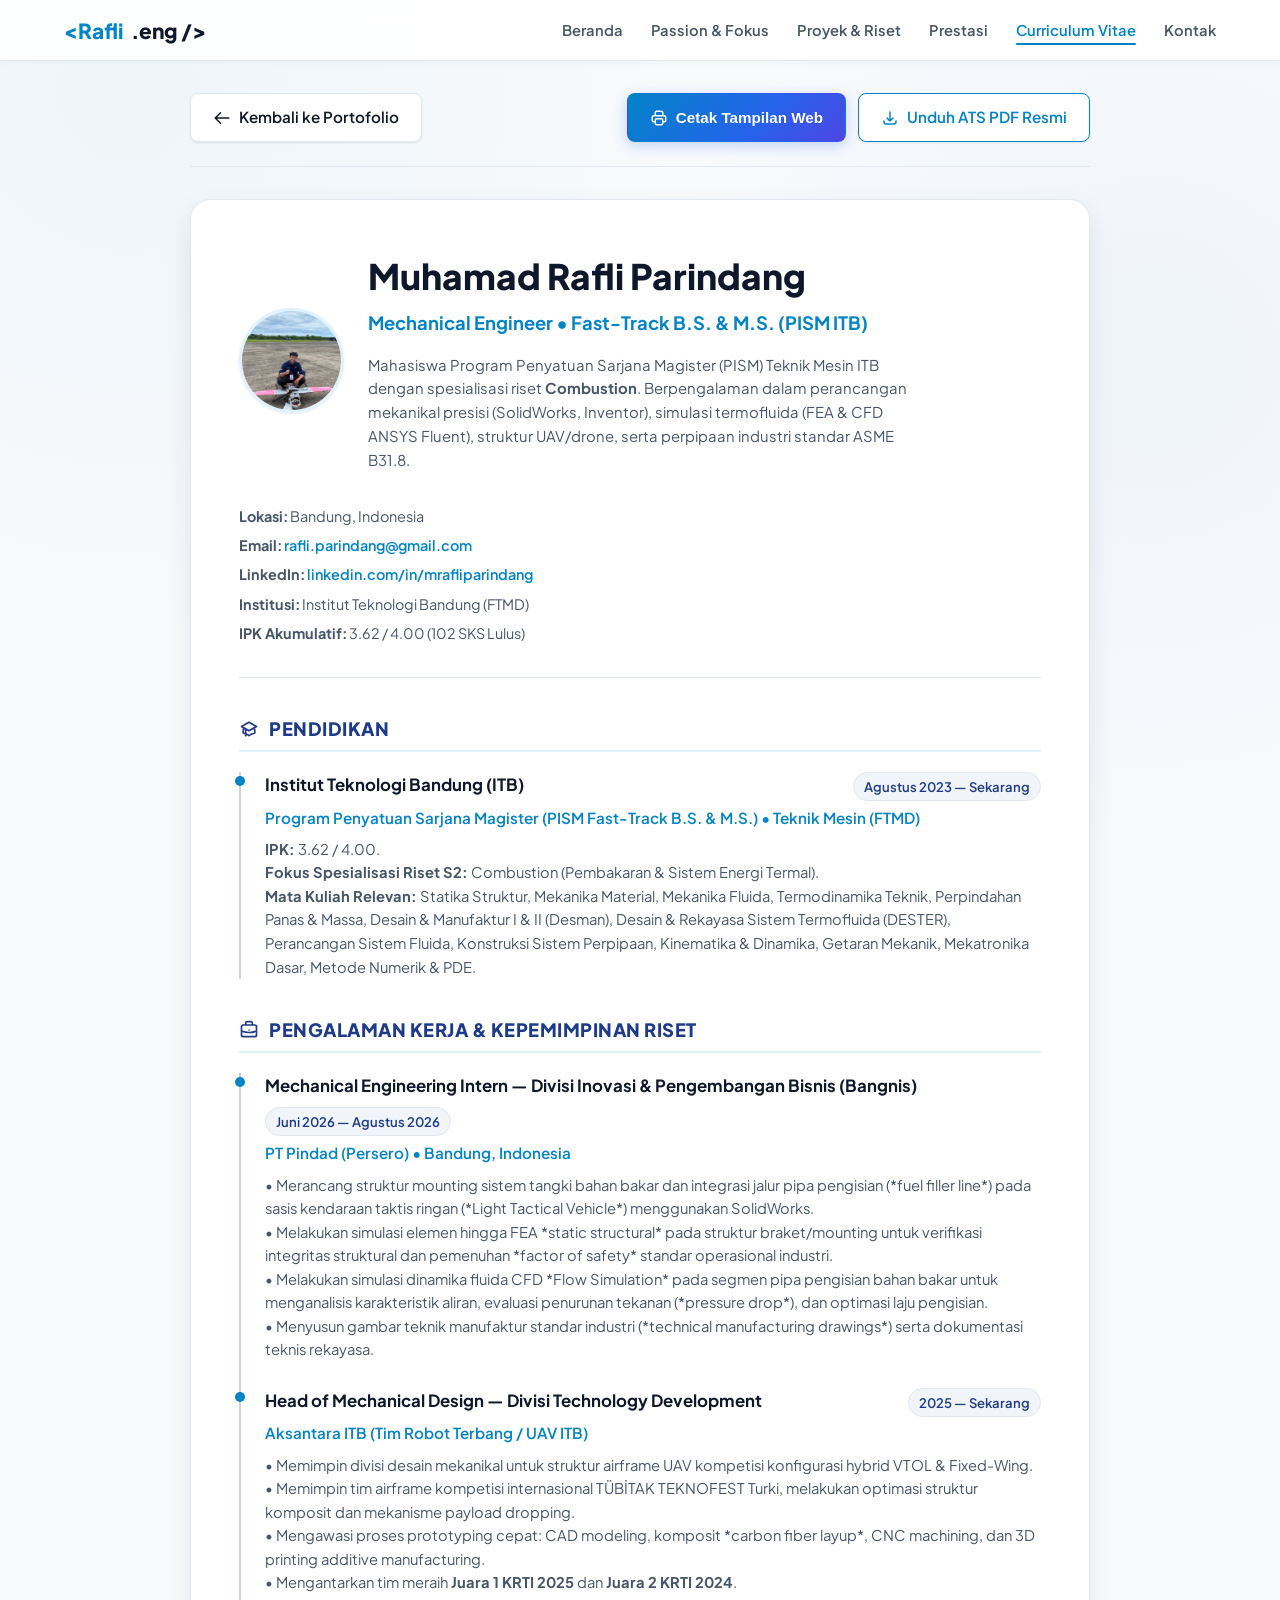
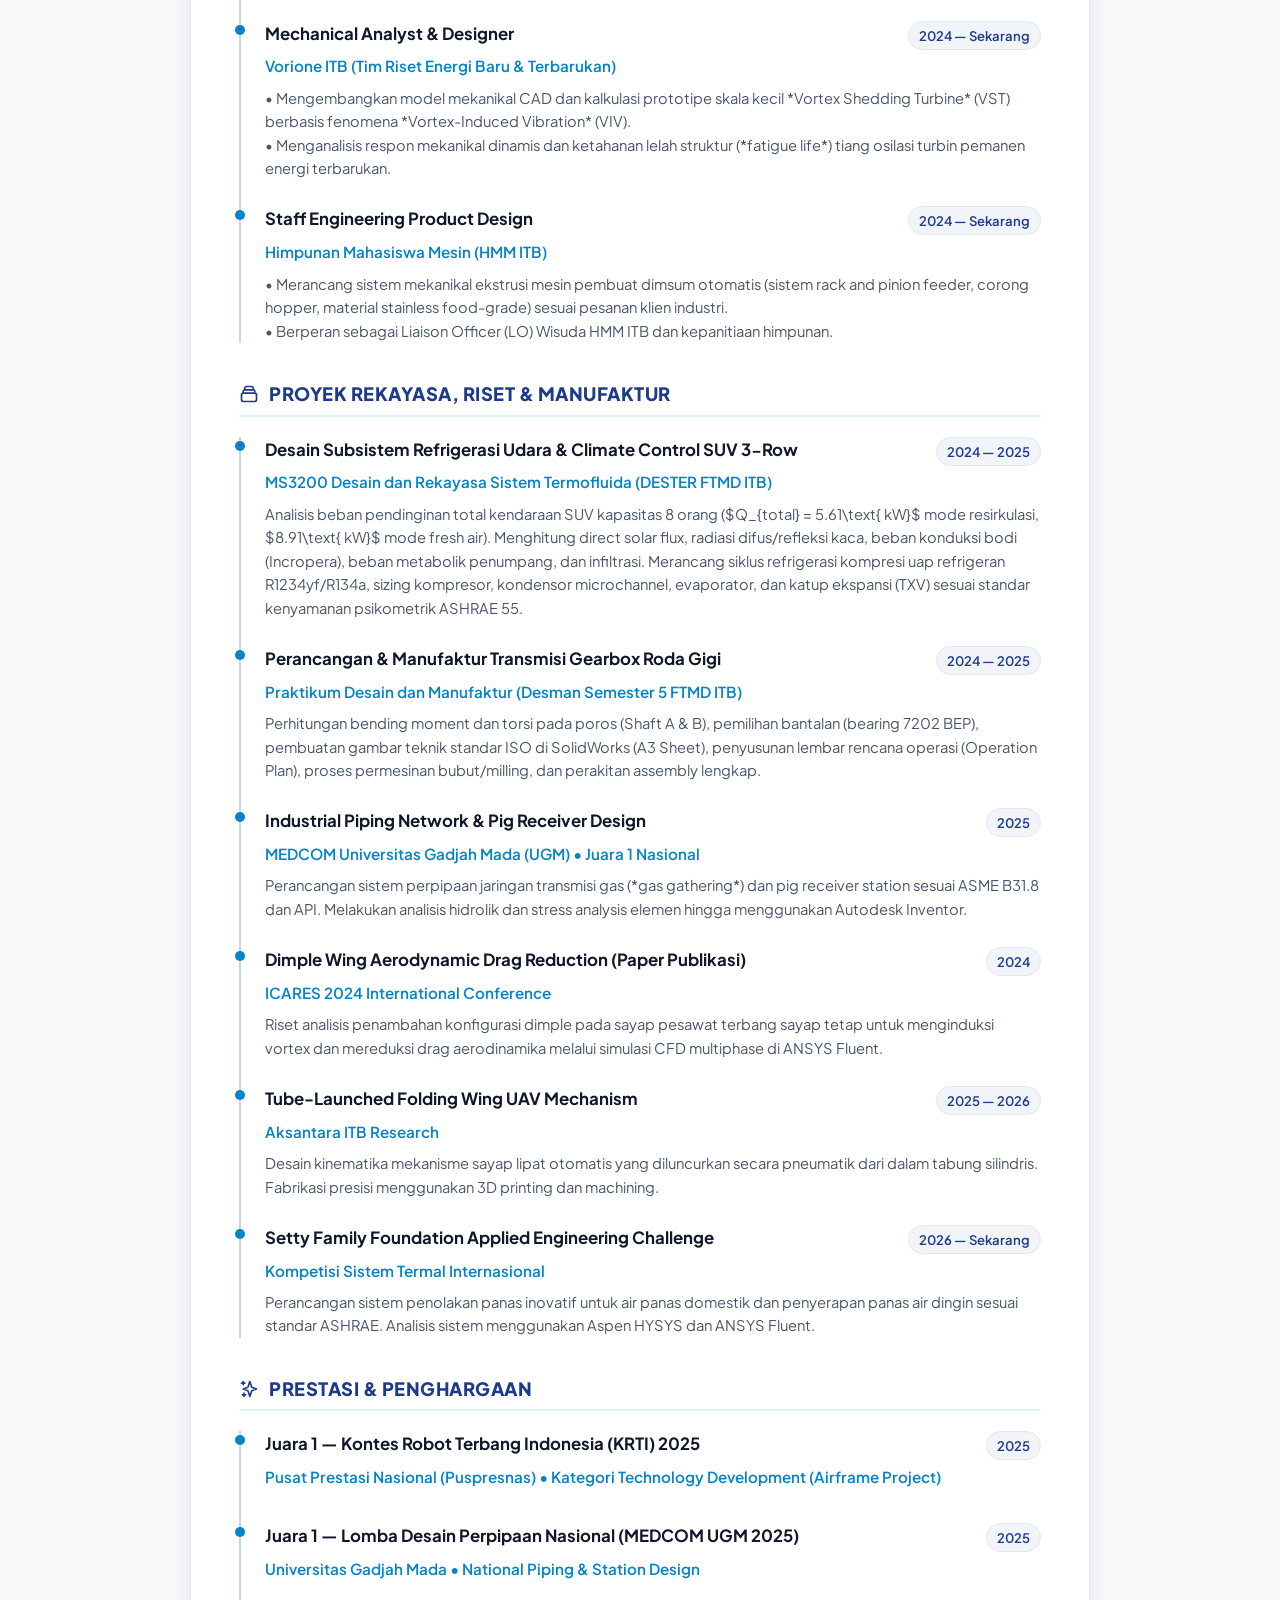
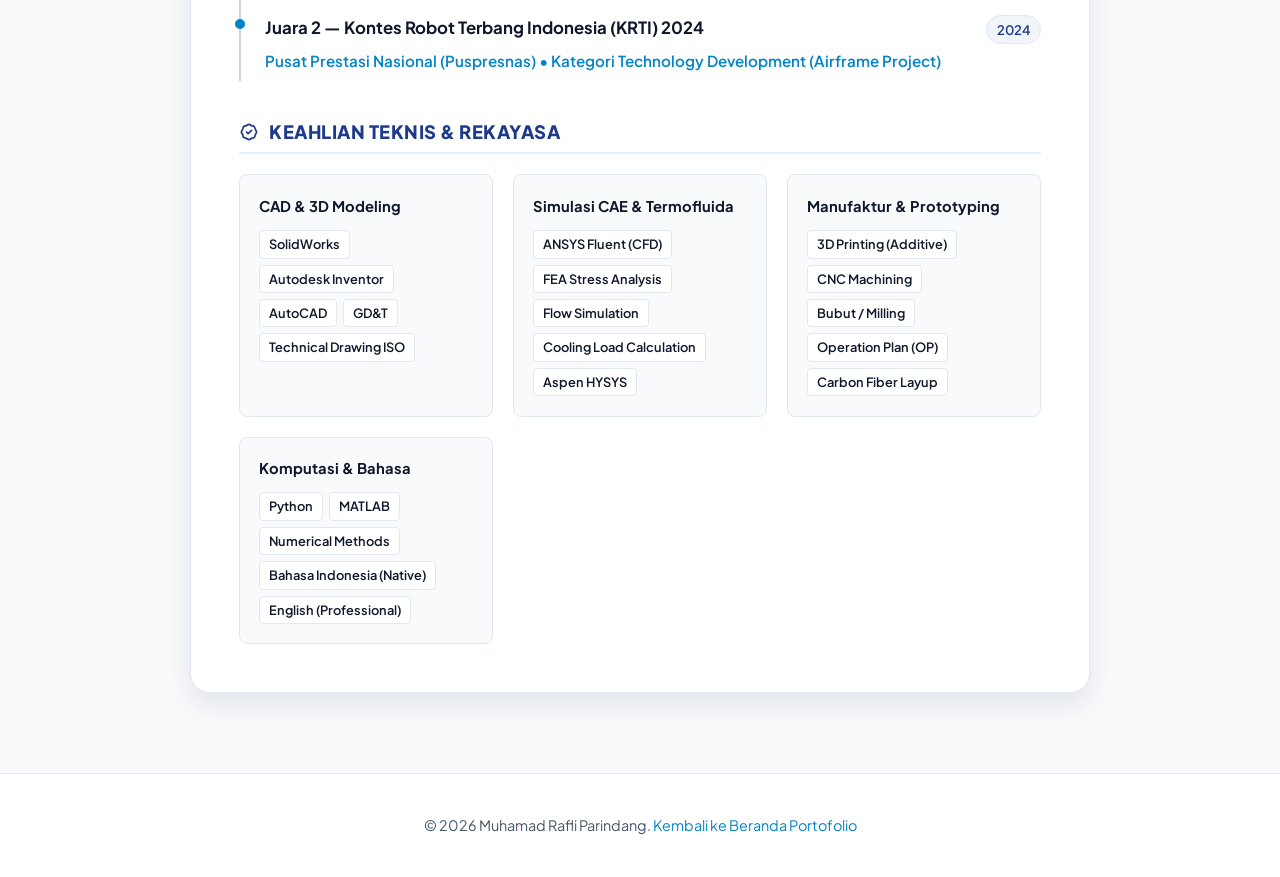
==== cv.html @ c332a277 "feat: portfolio and cv web" ====
<!DOCTYPE html>
<html lang="id">
<head>
  <meta charset="UTF-8">
  <meta name="viewport" content="width=device-width, initial-scale=1.0">
  <meta name="description" content="Curriculum Vitae Muhamad Rafli Parindang - Mechanical Engineer Fast-Track ITB">
  <title>Curriculum Vitae | Muhamad Rafli Parindang</title>
  <link rel="preconnect" href="https://fonts.googleapis.com">
  <link rel="preconnect" href="https://fonts.gstatic.com" crossorigin>
  <link href="https://fonts.googleapis.com/css2?family=Plus+Jakarta+Sans:wght@400;500;600;700;800;900&display=swap" rel="stylesheet">
  <link rel="stylesheet" href="assets/css/style.css">
</head>
<body>

  <!-- Navbar -->
  <header class="navbar">
    <div class="container nav-content">
      <a href="index.html" class="brand-logo">
        <span>&lt;Rafli</span>.eng /&gt;
      </a>

      <button class="mobile-toggle" aria-label="Toggle navigation">
        <svg width="24" height="24" fill="none" stroke="currentColor" stroke-width="2" viewBox="0 0 24 24">
          <path stroke-linecap="round" stroke-linejoin="round" d="M4 6h16M4 12h16M4 18h16"/>
        </svg>
      </button>

      <ul class="nav-links">
        <li><a href="index.html">Beranda</a></li>
        <li><a href="index.html#passion">Passion &amp; Fokus</a></li>
        <li><a href="index.html#portfolio">Proyek &amp; Riset</a></li>
        <li><a href="index.html#awards">Prestasi</a></li>
        <li><a href="cv.html" class="active">Curriculum Vitae</a></li>
        <li><a href="index.html#contact">Kontak</a></li>
      </ul>
    </div>
  </header>

  <main class="container cv-container">
    <!-- Top Action Bar -->
    <div class="cv-header-bar">
      <div>
        <a href="index.html" class="btn btn-secondary">
          <svg width="18" height="18" fill="none" stroke="currentColor" stroke-width="2" viewBox="0 0 24 24">
            <path stroke-linecap="round" stroke-linejoin="round" d="M10 19l-7-7m0 0l7-7m-7 7h18"/>
          </svg>
          Kembali ke Portofolio
        </a>
      </div>
      <div style="display: flex; gap: 0.75rem; flex-wrap: wrap;">
        <button id="btnPrintCV" class="btn btn-primary">
          <svg width="18" height="18" fill="none" stroke="currentColor" stroke-width="2" viewBox="0 0 24 24">
            <path stroke-linecap="round" stroke-linejoin="round" d="M17 17h2a2 2 0 002-2v-4a2 2 0 00-2-2H5a2 2 0 00-2 2v4a2 2 0 002 2h2m2 4h6a2 2 0 002-2v-4a2 2 0 00-2-2H9a2 2 0 00-2 2v4a2 2 0 002 2zm8-12V5a2 2 0 00-2-2H9a2 2 0 00-2 2v4h10z"/>
          </svg>
          Cetak Tampilan Web
        </button>
        <a href="assets/docs/CV_Muhamad_Rafli_Parindang_ATS.pdf" download class="btn btn-secondary" style="border-color: var(--accent-blue); color: var(--accent-blue);">
          <svg width="18" height="18" fill="none" stroke="currentColor" stroke-width="2" viewBox="0 0 24 24">
            <path stroke-linecap="round" stroke-linejoin="round" d="M4 16v1a3 3 0 003 3h10a3 3 0 003-3v-1m-4-4l-4 4m0 0l-4-4m4 4V4"/>
          </svg>
          Unduh ATS PDF Resmi
        </a>
      </div>
    </div>

    <!-- CV Paper Container -->
    <article class="cv-paper">
      <!-- CV Header -->
      <header class="cv-hero-section">
        <div style="display: flex; gap: 1.5rem; align-items: center; flex-wrap: wrap;">
          <img src="assets/img/profile.jpg" alt="Muhamad Rafli Parindang" style="width: 105px; height: 105px; border-radius: 50%; object-fit: cover; border: 3px solid var(--accent-subtle); box-shadow: var(--shadow-sm);">
          <div class="cv-profile">
            <h1>Muhamad Rafli Parindang</h1>
            <div class="cv-role">Mechanical Engineer &bull; Fast-Track B.S. &amp; M.S. (PISM ITB)</div>
            <p style="color: var(--text-muted); max-width: 540px; font-size: 0.93rem;">
              Mahasiswa Program Penyatuan Sarjana Magister (PISM) Teknik Mesin ITB dengan spesialisasi riset <strong>Combustion</strong>. Berpengalaman dalam perancangan mekanikal presisi (SolidWorks, Inventor), simulasi termofluida (FEA &amp; CFD ANSYS Fluent), struktur UAV/drone, serta perpipaan industri standar ASME B31.8.
            </p>
          </div>
        </div>

        <ul class="cv-contact-list">
          <li><strong>Lokasi:</strong> Bandung, Indonesia</li>
          <li><strong>Email:</strong> <a href="mailto:rafli.parindang@gmail.com">rafli.parindang@gmail.com</a></li>
          <li><strong>LinkedIn:</strong> <a href="https://www.linkedin.com/in/mrafliparindang/" target="_blank" rel="noopener">linkedin.com/in/mrafliparindang</a></li>
          <li><strong>Institusi:</strong> Institut Teknologi Bandung (FTMD)</li>
          <li><strong>IPK Akumulatif:</strong> 3.62 / 4.00 (102 SKS Lulus)</li>
        </ul>
      </header>

      <!-- Pendidikan -->
      <section class="cv-section">
        <h2 class="cv-section-title">
          <svg width="20" height="20" fill="none" stroke="currentColor" stroke-width="2" viewBox="0 0 24 24">
            <path stroke-linecap="round" stroke-linejoin="round" d="M12 14l9-5-9-5-9 5 9 5zm0 0l6.16-3.422a12.083 12.083 0 01.665 6.479A11.952 11.952 0 0012 20.055a11.952 11.952 0 00-6.824-2.998 12.078 12.078 0 01.665-6.479L12 14zm-4 6v-7.5"/>
          </svg>
          Pendidikan
        </h2>

        <div class="cv-timeline">
          <div class="timeline-item">
            <div class="timeline-header">
              <span class="timeline-role">Institut Teknologi Bandung (ITB)</span>
              <span class="timeline-date">Agustus 2023 &mdash; Sekarang</span>
            </div>
            <div class="timeline-company">Program Penyatuan Sarjana Magister (PISM Fast-Track B.S. &amp; M.S.) &bull; Teknik Mesin (FTMD)</div>
            <p class="timeline-desc">
              <strong>IPK:</strong> 3.62 / 4.00.<br>
              <strong>Fokus Spesialisasi Riset S2:</strong> Combustion (Pembakaran &amp; Sistem Energi Termal).<br>
              <strong>Mata Kuliah Relevan:</strong> Statika Struktur, Mekanika Material, Mekanika Fluida, Termodinamika Teknik, Perpindahan Panas &amp; Massa, Desain &amp; Manufaktur I &amp; II (Desman), Desain &amp; Rekayasa Sistem Termofluida (DESTER), Perancangan Sistem Fluida, Konstruksi Sistem Perpipaan, Kinematika &amp; Dinamika, Getaran Mekanik, Mekatronika Dasar, Metode Numerik &amp; PDE.
            </p>
          </div>
        </div>
      </section>

      <!-- Pengalaman Kerja & Organisasi -->
      <section class="cv-section">
        <h2 class="cv-section-title">
          <svg width="20" height="20" fill="none" stroke="currentColor" stroke-width="2" viewBox="0 0 24 24">
            <path stroke-linecap="round" stroke-linejoin="round" d="M21 13.255A23.931 23.931 0 0112 15c-3.183 0-6.22-.62-9-1.745M16 6V4a2 2 0 00-2-2h-4a2 2 0 00-2 2v2m4 6h.01M5 20h14a2 2 0 002-2V8a2 2 0 00-2-2H5a2 2 0 00-2 2v10a2 2 0 002 2z"/>
          </svg>
          Pengalaman Kerja &amp; Kepemimpinan Riset
        </h2>

        <div class="cv-timeline">
          <!-- PT Pindad -->
          <div class="timeline-item">
            <div class="timeline-header">
              <span class="timeline-role">Mechanical Engineering Intern &mdash; Divisi Inovasi &amp; Pengembangan Bisnis (Bangnis)</span>
              <span class="timeline-date">Juni 2026 &mdash; Agustus 2026</span>
            </div>
            <div class="timeline-company">PT Pindad (Persero) &bull; Bandung, Indonesia</div>
            <p class="timeline-desc">
              &bull; Merancang struktur mounting sistem tangki bahan bakar dan integrasi jalur pipa pengisian (*fuel filler line*) pada sasis kendaraan taktis ringan (*Light Tactical Vehicle*) menggunakan SolidWorks.<br>
              &bull; Melakukan simulasi elemen hingga FEA *static structural* pada struktur braket/mounting untuk verifikasi integritas struktural dan pemenuhan *factor of safety* standar operasional industri.<br>
              &bull; Melakukan simulasi dinamika fluida CFD *Flow Simulation* pada segmen pipa pengisian bahan bakar untuk menganalisis karakteristik aliran, evaluasi penurunan tekanan (*pressure drop*), dan optimasi laju pengisian.<br>
              &bull; Menyusun gambar teknik manufaktur standar industri (*technical manufacturing drawings*) serta dokumentasi teknis rekayasa.
            </p>
          </div>

          <!-- Aksantara ITB -->
          <div class="timeline-item">
            <div class="timeline-header">
              <span class="timeline-role">Head of Mechanical Design &mdash; Divisi Technology Development</span>
              <span class="timeline-date">2025 &mdash; Sekarang</span>
            </div>
            <div class="timeline-company">Aksantara ITB (Tim Robot Terbang / UAV ITB)</div>
            <p class="timeline-desc">
              &bull; Memimpin divisi desain mekanikal untuk struktur airframe UAV kompetisi konfigurasi hybrid VTOL &amp; Fixed-Wing.<br>
              &bull; Memimpin tim airframe kompetisi internasional TÜBİTAK TEKNOFEST Turki, melakukan optimasi struktur komposit dan mekanisme payload dropping.<br>
              &bull; Mengawasi proses prototyping cepat: CAD modeling, komposit *carbon fiber layup*, CNC machining, dan 3D printing additive manufacturing.<br>
              &bull; Mengantarkan tim meraih <strong>Juara 1 KRTI 2025</strong> dan <strong>Juara 2 KRTI 2024</strong>.
            </p>
          </div>

          <!-- Vorione ITB -->
          <div class="timeline-item">
            <div class="timeline-header">
              <span class="timeline-role">Mechanical Analyst &amp; Designer</span>
              <span class="timeline-date">2024 &mdash; Sekarang</span>
            </div>
            <div class="timeline-company">Vorione ITB (Tim Riset Energi Baru &amp; Terbarukan)</div>
            <p class="timeline-desc">
              &bull; Mengembangkan model mekanikal CAD dan kalkulasi prototipe skala kecil *Vortex Shedding Turbine* (VST) berbasis fenomena *Vortex-Induced Vibration* (VIV).<br>
              &bull; Menganalisis respon mekanikal dinamis dan ketahanan lelah struktur (*fatigue life*) tiang osilasi turbin pemanen energi terbarukan.
            </p>
          </div>

          <!-- HMM ITB -->
          <div class="timeline-item">
            <div class="timeline-header">
              <span class="timeline-role">Staff Engineering Product Design</span>
              <span class="timeline-date">2024 &mdash; Sekarang</span>
            </div>
            <div class="timeline-company">Himpunan Mahasiswa Mesin (HMM ITB)</div>
            <p class="timeline-desc">
              &bull; Merancang sistem mekanikal ekstrusi mesin pembuat dimsum otomatis (sistem rack and pinion feeder, corong hopper, material stainless food-grade) sesuai pesanan klien industri.<br>
              &bull; Berperan sebagai Liaison Officer (LO) Wisuda HMM ITB dan kepanitiaan himpunan.
            </p>
          </div>
        </div>
      </section>

      <!-- Proyek & Publikasi Riset -->
      <section class="cv-section">
        <h2 class="cv-section-title">
          <svg width="20" height="20" fill="none" stroke="currentColor" stroke-width="2" viewBox="0 0 24 24">
            <path stroke-linecap="round" stroke-linejoin="round" d="M19 11H5m14 0a2 2 0 012 2v6a2 2 0 01-2 2H5a2 2 0 01-2-2v-6a2 2 0 012-2m14 0V9a2 2 0 00-2-2M5 11V9a2 2 0 012-2m0 0V5a2 2 0 012-2h6a2 2 0 012 2v2M7 7h10"/>
          </svg>
          Proyek Rekayasa, Riset &amp; Manufaktur
        </h2>

        <div class="cv-timeline">
          <!-- DESTER MS3200 -->
          <div class="timeline-item">
            <div class="timeline-header">
              <span class="timeline-role">Desain Subsistem Refrigerasi Udara &amp; Climate Control SUV 3-Row</span>
              <span class="timeline-date">2024 &mdash; 2025</span>
            </div>
            <div class="timeline-company">MS3200 Desain dan Rekayasa Sistem Termofluida (DESTER FTMD ITB)</div>
            <p class="timeline-desc">
              Analisis beban pendinginan total kendaraan SUV kapasitas 8 orang ($Q_{total} = 5.61\text{ kW}$ mode resirkulasi, $8.91\text{ kW}$ mode fresh air). Menghitung direct solar flux, radiasi difus/refleksi kaca, beban konduksi bodi (Incropera), beban metabolik penumpang, dan infiltrasi. Merancang siklus refrigerasi kompresi uap refrigeran R1234yf/R134a, sizing kompresor, kondensor microchannel, evaporator, dan katup ekspansi (TXV) sesuai standar kenyamanan psikometrik ASHRAE 55.
            </p>
          </div>

          <!-- Desman Gearbox -->
          <div class="timeline-item">
            <div class="timeline-header">
              <span class="timeline-role">Perancangan &amp; Manufaktur Transmisi Gearbox Roda Gigi</span>
              <span class="timeline-date">2024 &mdash; 2025</span>
            </div>
            <div class="timeline-company">Praktikum Desain dan Manufaktur (Desman Semester 5 FTMD ITB)</div>
            <p class="timeline-desc">
              Perhitungan bending moment dan torsi pada poros (Shaft A &amp; B), pemilihan bantalan (bearing 7202 BEP), pembuatan gambar teknik standar ISO di SolidWorks (A3 Sheet), penyusunan lembar rencana operasi (Operation Plan), proses permesinan bubut/milling, dan perakitan assembly lengkap.
            </p>
          </div>

          <!-- MEDCOM -->
          <div class="timeline-item">
            <div class="timeline-header">
              <span class="timeline-role">Industrial Piping Network &amp; Pig Receiver Design</span>
              <span class="timeline-date">2025</span>
            </div>
            <div class="timeline-company">MEDCOM Universitas Gadjah Mada (UGM) &bull; Juara 1 Nasional</div>
            <p class="timeline-desc">
              Perancangan sistem perpipaan jaringan transmisi gas (*gas gathering*) dan pig receiver station sesuai ASME B31.8 dan API. Melakukan analisis hidrolik dan stress analysis elemen hingga menggunakan Autodesk Inventor.
            </p>
          </div>

          <!-- ICARES -->
          <div class="timeline-item">
            <div class="timeline-header">
              <span class="timeline-role">Dimple Wing Aerodynamic Drag Reduction (Paper Publikasi)</span>
              <span class="timeline-date">2024</span>
            </div>
            <div class="timeline-company">ICARES 2024 International Conference</div>
            <p class="timeline-desc">
              Riset analisis penambahan konfigurasi dimple pada sayap pesawat terbang sayap tetap untuk menginduksi vortex dan mereduksi drag aerodinamika melalui simulasi CFD multiphase di ANSYS Fluent.
            </p>
          </div>

          <!-- Folding Wing UAV -->
          <div class="timeline-item">
            <div class="timeline-header">
              <span class="timeline-role">Tube-Launched Folding Wing UAV Mechanism</span>
              <span class="timeline-date">2025 &mdash; 2026</span>
            </div>
            <div class="timeline-company">Aksantara ITB Research</div>
            <p class="timeline-desc">
              Desain kinematika mekanisme sayap lipat otomatis yang diluncurkan secara pneumatik dari dalam tabung silindris. Fabrikasi presisi menggunakan 3D printing dan machining.
            </p>
          </div>

          <!-- Setty Family -->
          <div class="timeline-item">
            <div class="timeline-header">
              <span class="timeline-role">Setty Family Foundation Applied Engineering Challenge</span>
              <span class="timeline-date">2026 &mdash; Sekarang</span>
            </div>
            <div class="timeline-company">Kompetisi Sistem Termal Internasional</div>
            <p class="timeline-desc">
              Perancangan sistem penolakan panas inovatif untuk air panas domestik dan penyerapan panas air dingin sesuai standar ASHRAE. Analisis sistem menggunakan Aspen HYSYS dan ANSYS Fluent.
            </p>
          </div>
        </div>
      </section>

      <!-- Prestasi & Penghargaan -->
      <section class="cv-section">
        <h2 class="cv-section-title">
          <svg width="20" height="20" fill="none" stroke="currentColor" stroke-width="2" viewBox="0 0 24 24">
            <path stroke-linecap="round" stroke-linejoin="round" d="M5 3v4M3 5h4M6 17v4m-2-2h4m5-16l2.286 6.857L21 12l-5.714 2.143L13 21l-2.286-6.857L5 12l5.714-2.143L13 3z"/>
          </svg>
          Prestasi &amp; Penghargaan
        </h2>

        <div class="cv-timeline">
          <div class="timeline-item">
            <div class="timeline-header">
              <span class="timeline-role">Juara 1 &mdash; Kontes Robot Terbang Indonesia (KRTI) 2025</span>
              <span class="timeline-date">2025</span>
            </div>
            <div class="timeline-company">Pusat Prestasi Nasional (Puspresnas) &bull; Kategori Technology Development (Airframe Project)</div>
          </div>

          <div class="timeline-item">
            <div class="timeline-header">
              <span class="timeline-role">Juara 1 &mdash; Lomba Desain Perpipaan Nasional (MEDCOM UGM 2025)</span>
              <span class="timeline-date">2025</span>
            </div>
            <div class="timeline-company">Universitas Gadjah Mada &bull; National Piping &amp; Station Design</div>
          </div>

          <div class="timeline-item">
            <div class="timeline-header">
              <span class="timeline-role">Juara 2 &mdash; Kontes Robot Terbang Indonesia (KRTI) 2024</span>
              <span class="timeline-date">2024</span>
            </div>
            <div class="timeline-company">Pusat Prestasi Nasional (Puspresnas) &bull; Kategori Technology Development (Airframe Project)</div>
          </div>
        </div>
      </section>

      <!-- Keahlian Teknis (Technical Skills) -->
      <section class="cv-section">
        <h2 class="cv-section-title">
          <svg width="20" height="20" fill="none" stroke="currentColor" stroke-width="2" viewBox="0 0 24 24">
            <path stroke-linecap="round" stroke-linejoin="round" d="M9 12l2 2 4-4M7.835 4.697a3.42 3.42 0 001.946-.806 3.42 3.42 0 014.438 0 3.42 3.42 0 001.946.806 3.42 3.42 0 013.138 3.138 3.42 3.42 0 00.806 1.946 3.42 3.42 0 010 4.438 3.42 3.42 0 00-.806 1.946 3.42 3.42 0 01-3.138 3.138 3.42 3.42 0 00-1.946.806 3.42 3.42 0 01-4.438 0 3.42 3.42 0 00-1.946-.806 3.42 3.42 0 01-3.138-3.138 3.42 3.42 0 00-.806-1.946 3.42 3.42 0 010-4.438 3.42 3.42 0 00.806-1.946 3.42 3.42 0 013.138-3.138z"/>
          </svg>
          Keahlian Teknis &amp; Rekayasa
        </h2>

        <div class="cv-skills-grid">
          <div class="skill-category">
            <h4>CAD &amp; 3D Modeling</h4>
            <div class="skill-pills">
              <span class="skill-pill">SolidWorks</span>
              <span class="skill-pill">Autodesk Inventor</span>
              <span class="skill-pill">AutoCAD</span>
              <span class="skill-pill">GD&amp;T</span>
              <span class="skill-pill">Technical Drawing ISO</span>
            </div>
          </div>

          <div class="skill-category">
            <h4>Simulasi CAE &amp; Termofluida</h4>
            <div class="skill-pills">
              <span class="skill-pill">ANSYS Fluent (CFD)</span>
              <span class="skill-pill">FEA Stress Analysis</span>
              <span class="skill-pill">Flow Simulation</span>
              <span class="skill-pill">Cooling Load Calculation</span>
              <span class="skill-pill">Aspen HYSYS</span>
            </div>
          </div>

          <div class="skill-category">
            <h4>Manufaktur &amp; Prototyping</h4>
            <div class="skill-pills">
              <span class="skill-pill">3D Printing (Additive)</span>
              <span class="skill-pill">CNC Machining</span>
              <span class="skill-pill">Bubut / Milling</span>
              <span class="skill-pill">Operation Plan (OP)</span>
              <span class="skill-pill">Carbon Fiber Layup</span>
            </div>
          </div>

          <div class="skill-category">
            <h4>Komputasi &amp; Bahasa</h4>
            <div class="skill-pills">
              <span class="skill-pill">Python</span>
              <span class="skill-pill">MATLAB</span>
              <span class="skill-pill">Numerical Methods</span>
              <span class="skill-pill">Bahasa Indonesia (Native)</span>
              <span class="skill-pill">English (Professional)</span>
            </div>
          </div>
        </div>
      </section>
    </article>
  </main>

  <!-- Footer -->
  <footer>
    <div class="container">
      <p>&copy; 2026 Muhamad Rafli Parindang. <a href="index.html" style="color: var(--accent-blue); text-decoration: none;">Kembali ke Beranda Portofolio</a></p>
    </div>
  </footer>

  <script src="assets/js/main.js"></script>
</body>
</html>
---- assets/css/style.css ----
:root {
  --bg-primary: #f8fafc;
  --bg-secondary: #ffffff;
  --bg-card: #ffffff;
  --bg-card-hover: #f8fafc;
  --text-main: #0f172a;
  --text-muted: #475569;
  --text-light: #64748b;
  --accent-blue: #0284c7;
  --accent-navy: #1e3a8a;
  --accent-cyan: #0284c7;
  --accent-emerald: #059669;
  --accent-gradient: linear-gradient(135deg, #0284c7 0%, #2563eb 60%, #4f46e5 100%);
  --accent-subtle: #e0f2fe;
  --border-color: #e2e8f0;
  --border-focus: #38bdf8;
  --radius-sm: 8px;
  --radius-md: 16px;
  --radius-lg: 20px;
  --shadow-sm: 0 1px 3px rgba(0, 0, 0, 0.05), 0 1px 2px rgba(0, 0, 0, 0.04);
  --shadow-md: 0 4px 12px rgba(15, 23, 42, 0.06);
  --shadow-lg: 0 12px 28px rgba(15, 23, 42, 0.09);
  --transition: all 0.25s cubic-bezier(0.16, 1, 0.3, 1);
}

* {
  margin: 0;
  padding: 0;
  box-sizing: border-box;
}

html {
  scroll-behavior: smooth;
  font-family: 'Plus Jakarta Sans', system-ui, -apple-system, BlinkMacSystemFont, 'Segoe UI', Roboto, sans-serif;
  background-color: var(--bg-primary);
  color: var(--text-main);
  line-height: 1.6;
}

body {
  min-height: 100vh;
  overflow-x: hidden;
  background: radial-gradient(circle at 10% 10%, rgba(2, 132, 199, 0.04) 0%, transparent 40%),
              radial-gradient(circle at 90% 40%, rgba(37, 99, 235, 0.04) 0%, transparent 40%),
              var(--bg-primary);
  background-attachment: fixed;
}

/* Typography & Utilities */
.container {
  width: 90%;
  max-width: 1200px;
  margin: 0 auto;
}

.text-gradient {
  background: var(--accent-gradient);
  -webkit-background-clip: text;
  -webkit-text-fill-color: transparent;
  display: inline-block;
}

.badge {
  display: inline-flex;
  align-items: center;
  gap: 8px;
  padding: 6px 14px;
  border-radius: 999px;
  font-size: 0.8rem;
  font-weight: 700;
  letter-spacing: 0.4px;
  text-transform: uppercase;
  background: var(--accent-subtle);
  color: var(--accent-blue);
  border: 1px solid #bae6fd;
}

.section-title {
  font-size: clamp(2rem, 4vw, 2.75rem);
  font-weight: 800;
  letter-spacing: -0.5px;
  margin-bottom: 0.5rem;
  color: var(--text-main);
}

.section-subtitle {
  color: var(--text-muted);
  font-size: 1.05rem;
  max-width: 650px;
  margin-bottom: 2.75rem;
}

/* Buttons */
.btn {
  display: inline-flex;
  align-items: center;
  gap: 8px;
  padding: 11px 22px;
  border-radius: var(--radius-sm);
  font-size: 0.95rem;
  font-weight: 600;
  text-decoration: none;
  cursor: pointer;
  transition: var(--transition);
  border: 1px solid transparent;
}

.btn-primary {
  background: var(--accent-gradient);
  color: #ffffff;
  box-shadow: 0 4px 14px rgba(37, 99, 235, 0.25);
}

.btn-primary:hover {
  transform: translateY(-2px);
  box-shadow: 0 6px 20px rgba(37, 99, 235, 0.35);
}

.btn-secondary {
  background: #ffffff;
  color: var(--text-main);
  border-color: var(--border-color);
  box-shadow: var(--shadow-sm);
}

.btn-secondary:hover {
  background: #f1f5f9;
  border-color: #cbd5e1;
  transform: translateY(-2px);
}

.btn-outline {
  background: #ffffff;
  color: var(--accent-blue);
  border-color: #93c5fd;
}

.btn-outline:hover {
  background: var(--accent-subtle);
  border-color: var(--accent-blue);
}

/* Header & Navigation */
header.navbar {
  position: sticky;
  top: 0;
  z-index: 100;
  background: rgba(255, 255, 255, 0.92);
  backdrop-filter: blur(12px);
  border-bottom: 1px solid var(--border-color);
  padding: 0.85rem 0;
  box-shadow: 0 2px 8px rgba(0, 0, 0, 0.03);
}

.nav-content {
  display: flex;
  align-items: center;
  justify-content: space-between;
}

.brand-logo {
  font-size: 1.3rem;
  font-weight: 800;
  color: var(--text-main);
  text-decoration: none;
  display: flex;
  align-items: center;
  gap: 8px;
}

.brand-logo span {
  color: var(--accent-blue);
}

.nav-links {
  display: flex;
  align-items: center;
  gap: 1.75rem;
  list-style: none;
}

.nav-links a {
  color: var(--text-muted);
  text-decoration: none;
  font-weight: 600;
  font-size: 0.92rem;
  transition: var(--transition);
  position: relative;
}

.nav-links a:hover,
.nav-links a.active {
  color: var(--accent-blue);
}

.nav-links a.active::after {
  content: '';
  position: absolute;
  bottom: -6px;
  left: 0;
  width: 100%;
  height: 2px;
  background: var(--accent-blue);
  border-radius: 2px;
}

.mobile-toggle {
  display: none;
  background: none;
  border: none;
  color: var(--text-main);
  cursor: pointer;
}

/* Hero Section */
.hero {
  padding: 4.5rem 0 3.5rem;
}

.hero-grid {
  display: grid;
  grid-template-columns: 1.25fr 0.75fr;
  align-items: center;
  gap: 3.5rem;
}

.hero-title {
  font-size: clamp(2.3rem, 5vw, 3.75rem);
  font-weight: 900;
  line-height: 1.15;
  letter-spacing: -1.2px;
  margin: 1.2rem 0;
  color: var(--text-main);
}

.hero-description {
  font-size: 1.1rem;
  color: var(--text-muted);
  max-width: 560px;
  margin-bottom: 2rem;
  line-height: 1.7;
}

.hero-cta {
  display: flex;
  flex-wrap: wrap;
  gap: 1rem;
}

.hero-visual {
  display: flex;
  justify-content: center;
}

.hero-card {
  position: relative;
  width: 100%;
  max-width: 360px;
  border-radius: var(--radius-lg);
  background: var(--bg-card);
  border: 1px solid var(--border-color);
  padding: 20px;
  box-shadow: var(--shadow-lg);
}

.avatar-wrapper {
  position: relative;
  width: 100%;
  aspect-ratio: 3/4;
  border-radius: var(--radius-md);
  overflow: hidden;
  margin-bottom: 1.2rem;
  background: #e2e8f0;
  border: 1px solid var(--border-color);
}

.avatar-wrapper img {
  width: 100%;
  height: 100%;
  object-fit: cover;
  object-position: center top;
  display: block;
}

.hero-card-info h4 {
  font-size: 1.2rem;
  font-weight: 800;
  color: var(--text-main);
  margin-bottom: 4px;
}

.hero-card-info p {
  font-size: 0.9rem;
  color: var(--text-muted);
}

.status-badge {
  display: inline-flex;
  align-items: center;
  gap: 8px;
  font-size: 0.85rem;
  font-weight: 600;
  color: var(--accent-emerald);
  margin-top: 10px;
}

.status-dot {
  width: 8px;
  height: 8px;
  border-radius: 50%;
  background: var(--accent-emerald);
  box-shadow: 0 0 8px rgba(5, 150, 105, 0.4);
}

/* Passion & Minat */
.passions {
  padding: 4.5rem 0;
  border-top: 1px solid var(--border-color);
}

.passion-grid {
  display: grid;
  grid-template-columns: repeat(auto-fit, minmax(270px, 1fr));
  gap: 1.5rem;
}

.passion-card {
  background: var(--bg-card);
  border: 1px solid var(--border-color);
  border-radius: var(--radius-md);
  padding: 1.75rem;
  transition: var(--transition);
  box-shadow: var(--shadow-sm);
}

.passion-card:hover {
  transform: translateY(-4px);
  border-color: #93c5fd;
  box-shadow: var(--shadow-md);
}

.passion-icon {
  width: 48px;
  height: 48px;
  border-radius: 12px;
  background: var(--accent-subtle);
  color: var(--accent-blue);
  display: flex;
  align-items: center;
  justify-content: center;
  margin-bottom: 1.2rem;
}

.passion-card h3 {
  font-size: 1.15rem;
  font-weight: 700;
  margin-bottom: 0.6rem;
  color: var(--text-main);
}

.passion-card p {
  color: var(--text-muted);
  font-size: 0.92rem;
  line-height: 1.6;
}

/* Portfolio Projects Section */
.portfolio {
  padding: 4.5rem 0;
  border-top: 1px solid var(--border-color);
}

.portfolio-header {
  display: flex;
  flex-direction: column;
}

.filter-group {
  display: flex;
  flex-wrap: wrap;
  gap: 0.6rem;
  margin-bottom: 2.5rem;
}

.filter-btn {
  background: var(--bg-card);
  border: 1px solid var(--border-color);
  color: var(--text-muted);
  padding: 8px 18px;
  border-radius: 999px;
  font-size: 0.85rem;
  font-weight: 600;
  cursor: pointer;
  transition: var(--transition);
  box-shadow: var(--shadow-sm);
}

.filter-btn:hover,
.filter-btn.active {
  background: var(--accent-blue);
  color: #ffffff;
  border-color: var(--accent-blue);
}

.projects-grid {
  display: grid;
  grid-template-columns: repeat(auto-fill, minmax(350px, 1fr));
  gap: 1.75rem;
}

.project-card {
  background: var(--bg-card);
  border: 1px solid var(--border-color);
  border-radius: var(--radius-md);
  overflow: hidden;
  transition: var(--transition);
  display: flex;
  flex-direction: column;
  box-shadow: var(--shadow-sm);
}

.project-card:hover {
  transform: translateY(-5px);
  border-color: #93c5fd;
  box-shadow: var(--shadow-lg);
}

.project-thumb {
  height: 220px;
  background: #f1f5f9;
  position: relative;
  overflow: hidden;
  display: flex;
  align-items: center;
  justify-content: center;
}

.project-thumb img {
  width: 100%;
  height: 100%;
  object-fit: cover;
  object-position: center;
  transition: transform 0.4s ease;
}

.project-thumb img.img-contain {
  object-fit: contain;
  background: #ffffff;
  padding: 12px;
}

.project-card:hover .project-thumb img {
  transform: scale(1.04);
}

.project-thumb-tag {
  position: absolute;
  top: 12px;
  right: 12px;
  background: rgba(255, 255, 255, 0.95);
  backdrop-filter: blur(8px);
  border: 1px solid var(--border-color);
  padding: 4px 12px;
  border-radius: 999px;
  font-size: 0.75rem;
  font-weight: 700;
  color: var(--accent-blue);
  box-shadow: 0 2px 6px rgba(0, 0, 0, 0.08);
  z-index: 2;
}

.project-content {
  padding: 1.5rem;
  display: flex;
  flex-direction: column;
  flex: 1;
}

.project-content h3 {
  font-size: 1.18rem;
  font-weight: 800;
  margin-bottom: 0.5rem;
  color: var(--text-main);
}

.project-content p {
  color: var(--text-muted);
  font-size: 0.92rem;
  margin-bottom: 1.25rem;
  flex: 1;
  line-height: 1.6;
}

.project-tags {
  display: flex;
  flex-wrap: wrap;
  gap: 6px;
  margin-bottom: 1.25rem;
}

.project-tag {
  background: #f1f5f9;
  padding: 4px 10px;
  border-radius: 6px;
  font-size: 0.75rem;
  font-weight: 600;
  color: var(--text-muted);
  border: 1px solid #e2e8f0;
}

.project-links {
  display: flex;
  align-items: center;
  justify-content: space-between;
  border-top: 1px solid var(--border-color);
  padding-top: 1rem;
}

.project-link {
  display: inline-flex;
  align-items: center;
  gap: 6px;
  color: var(--accent-blue);
  font-size: 0.88rem;
  font-weight: 700;
  text-decoration: none;
}

/* CV Page Styles */
.cv-header-bar {
  display: flex;
  align-items: center;
  justify-content: space-between;
  flex-wrap: wrap;
  gap: 1rem;
  padding: 2rem 0 1.5rem;
  border-bottom: 1px solid var(--border-color);
  margin-bottom: 2rem;
}

.cv-container {
  max-width: 900px;
  margin: 0 auto;
  padding-bottom: 5rem;
}

.cv-paper {
  background: var(--bg-card);
  border: 1px solid var(--border-color);
  border-radius: var(--radius-lg);
  padding: 3rem;
  box-shadow: var(--shadow-lg);
}

.cv-hero-section {
  display: flex;
  justify-content: space-between;
  align-items: flex-start;
  flex-wrap: wrap;
  gap: 2rem;
  padding-bottom: 2rem;
  border-bottom: 1px solid var(--border-color);
}

.cv-profile h1 {
  font-size: 2.2rem;
  font-weight: 800;
  margin-bottom: 0.25rem;
  color: var(--text-main);
}

.cv-profile .cv-role {
  font-size: 1.15rem;
  color: var(--accent-blue);
  font-weight: 700;
  margin-bottom: 1rem;
}

.cv-contact-list {
  list-style: none;
  display: flex;
  flex-direction: column;
  gap: 0.4rem;
  font-size: 0.9rem;
  color: var(--text-muted);
}

.cv-contact-list a {
  color: var(--accent-blue);
  text-decoration: none;
  font-weight: 600;
}

.cv-section {
  margin-top: 2.25rem;
}

.cv-section-title {
  font-size: 1.15rem;
  font-weight: 800;
  letter-spacing: 0.5px;
  text-transform: uppercase;
  color: var(--accent-navy);
  display: flex;
  align-items: center;
  gap: 10px;
  margin-bottom: 1.25rem;
  border-bottom: 2px solid var(--accent-subtle);
  padding-bottom: 6px;
}

.cv-timeline {
  display: flex;
  flex-direction: column;
  gap: 1.6rem;
  position: relative;
  padding-left: 1.5rem;
  border-left: 2px solid #cbd5e1;
}

.timeline-item {
  position: relative;
}

.timeline-item::before {
  content: '';
  position: absolute;
  left: calc(-1.5rem - 6px);
  top: 4px;
  width: 10px;
  height: 10px;
  border-radius: 50%;
  background: var(--accent-blue);
}

.timeline-header {
  display: flex;
  justify-content: space-between;
  flex-wrap: wrap;
  gap: 0.5rem;
  margin-bottom: 0.3rem;
}

.timeline-role {
  font-size: 1.05rem;
  font-weight: 700;
  color: var(--text-main);
}

.timeline-date {
  font-size: 0.82rem;
  font-weight: 600;
  color: var(--accent-navy);
  background: #f1f5f9;
  padding: 3px 10px;
  border-radius: 999px;
  border: 1px solid var(--border-color);
}

.timeline-company {
  font-size: 0.95rem;
  font-weight: 600;
  color: var(--accent-blue);
  margin-bottom: 0.5rem;
}

.timeline-desc {
  font-size: 0.92rem;
  color: var(--text-muted);
  line-height: 1.6;
}

.cv-skills-grid {
  display: grid;
  grid-template-columns: repeat(auto-fill, minmax(210px, 1fr));
  gap: 1.25rem;
}

.skill-category {
  background: #f8fafc;
  border: 1px solid var(--border-color);
  padding: 1.2rem;
  border-radius: var(--radius-sm);
}

.skill-category h4 {
  font-size: 0.92rem;
  font-weight: 700;
  margin-bottom: 0.75rem;
  color: var(--text-main);
}

.skill-pills {
  display: flex;
  flex-wrap: wrap;
  gap: 6px;
}

.skill-pill {
  font-size: 0.8rem;
  font-weight: 600;
  background: #ffffff;
  color: var(--text-main);
  padding: 3px 9px;
  border-radius: 4px;
  border: 1px solid var(--border-color);
}

/* Contact Section */
.contact {
  padding: 4.5rem 0;
  border-top: 1px solid var(--border-color);
}

.contact-card {
  background: #ffffff;
  border: 1px solid var(--border-color);
  border-radius: var(--radius-lg);
  padding: 3.5rem;
  text-align: center;
  box-shadow: var(--shadow-lg);
}

.contact-card h2 {
  font-size: 2.2rem;
  font-weight: 800;
  margin-bottom: 0.75rem;
  color: var(--text-main);
}

.contact-card p {
  color: var(--text-muted);
  max-width: 550px;
  margin: 0 auto 2rem;
  line-height: 1.6;
}

.contact-links {
  display: flex;
  justify-content: center;
  flex-wrap: wrap;
  gap: 1rem;
}

/* Footer */
footer {
  padding: 2.5rem 0;
  border-top: 1px solid var(--border-color);
  text-align: center;
  color: var(--text-muted);
  font-size: 0.9rem;
  background: #ffffff;
}

/* Print CSS */
@media print {
  body {
    background: #ffffff !important;
    color: #111827 !important;
  }

  header.navbar,
  .cv-header-bar .btn,
  .cv-header-bar a,
  footer {
    display: none !important;
  }

  .cv-container {
    max-width: 100% !important;
    padding: 0 !important;
    margin: 0 !important;
  }

  .cv-paper {
    background: #ffffff !important;
    border: none !important;
    box-shadow: none !important;
    padding: 0 !important;
    color: #111827 !important;
  }

  .timeline-item::before {
    background: #0284c7 !important;
  }
}

/* Responsive */
@media (max-width: 768px) {
  .hero-grid {
    grid-template-columns: 1fr;
    text-align: center;
  }

  .hero-description {
    margin: 0 auto 2rem;
  }

  .hero-cta {
    justify-content: center;
  }

  .cv-paper {
    padding: 1.5rem;
  }

  .nav-links {
    display: none;
    position: absolute;
    top: 100%;
    left: 0;
    right: 0;
    background: #ffffff;
    flex-direction: column;
    padding: 1.5rem;
    border-bottom: 1px solid var(--border-color);
    box-shadow: var(--shadow-md);
  }

  .nav-links.show {
    display: flex;
  }

  .mobile-toggle {
    display: block;
  }
}
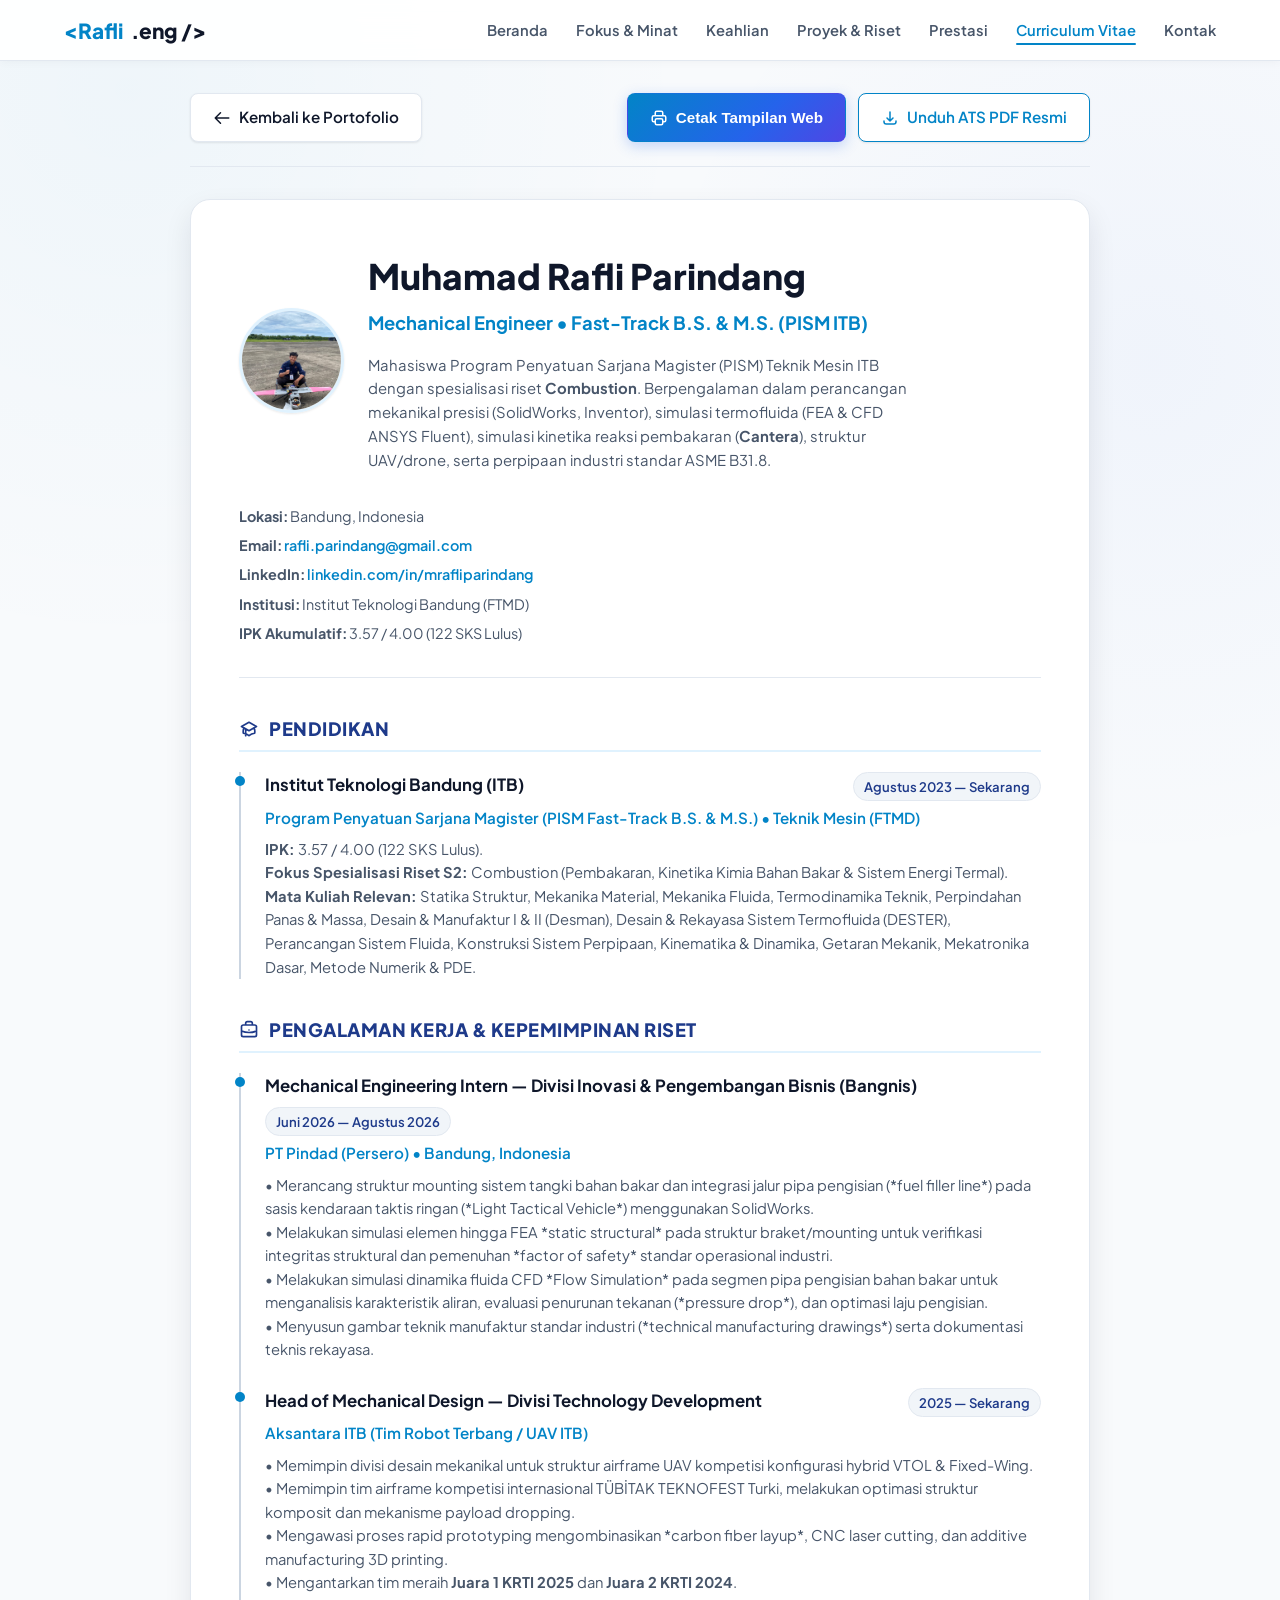
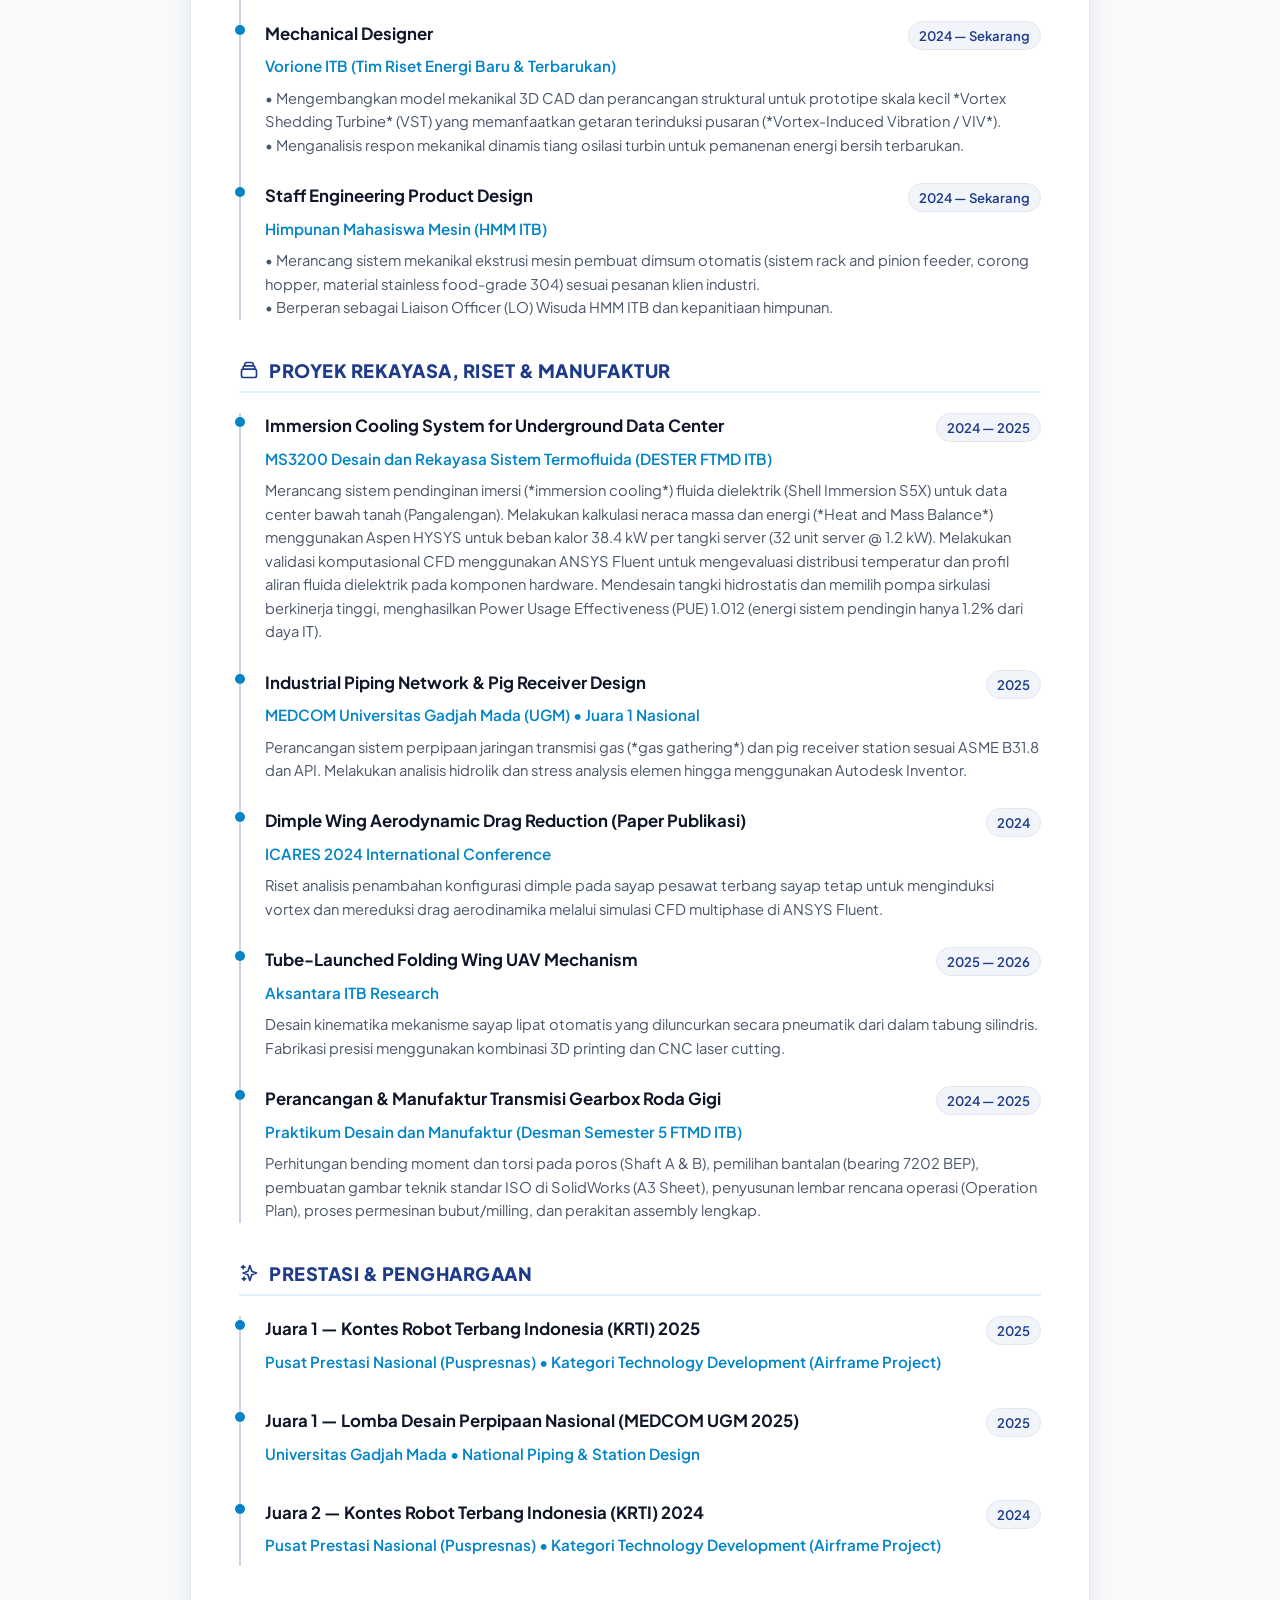
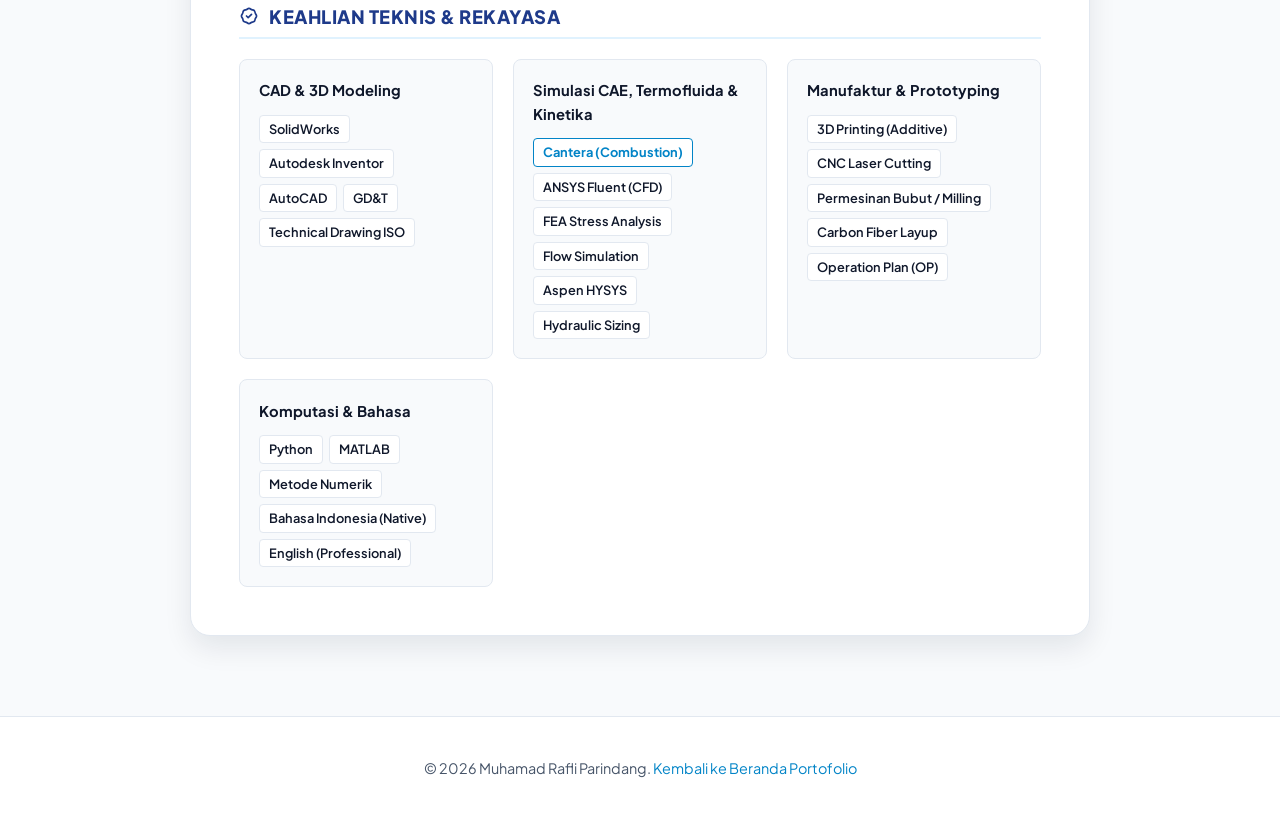
==== commit 7fcb5858: "feat: revise immersion cooling project, tube-launch logo, skills section, and add Cantera" ====
--- a/cv.html
+++ b/cv.html
@@ -27,7 +27,8 @@
 
       <ul class="nav-links">
         <li><a href="index.html">Beranda</a></li>
-        <li><a href="index.html#passion">Passion &amp; Fokus</a></li>
+        <li><a href="index.html#minat">Fokus &amp; Minat</a></li>
+        <li><a href="index.html#skills">Keahlian</a></li>
         <li><a href="index.html#portfolio">Proyek &amp; Riset</a></li>
         <li><a href="index.html#awards">Prestasi</a></li>
         <li><a href="cv.html" class="active">Curriculum Vitae</a></li>
@@ -73,7 +74,7 @@
             <h1>Muhamad Rafli Parindang</h1>
             <div class="cv-role">Mechanical Engineer &bull; Fast-Track B.S. &amp; M.S. (PISM ITB)</div>
             <p style="color: var(--text-muted); max-width: 540px; font-size: 0.93rem;">
-              Mahasiswa Program Penyatuan Sarjana Magister (PISM) Teknik Mesin ITB dengan spesialisasi riset <strong>Combustion</strong>. Berpengalaman dalam perancangan mekanikal presisi (SolidWorks, Inventor), simulasi termofluida (FEA &amp; CFD ANSYS Fluent), struktur UAV/drone, serta perpipaan industri standar ASME B31.8.
+              Mahasiswa Program Penyatuan Sarjana Magister (PISM) Teknik Mesin ITB dengan spesialisasi riset <strong>Combustion</strong>. Berpengalaman dalam perancangan mekanikal presisi (SolidWorks, Inventor), simulasi termofluida (FEA &amp; CFD ANSYS Fluent), simulasi kinetika reaksi pembakaran (<strong>Cantera</strong>), struktur UAV/drone, serta perpipaan industri standar ASME B31.8.
             </p>
           </div>
         </div>
@@ -83,7 +84,7 @@
           <li><strong>Email:</strong> <a href="mailto:rafli.parindang@gmail.com">rafli.parindang@gmail.com</a></li>
           <li><strong>LinkedIn:</strong> <a href="https://www.linkedin.com/in/mrafliparindang/" target="_blank" rel="noopener">linkedin.com/in/mrafliparindang</a></li>
           <li><strong>Institusi:</strong> Institut Teknologi Bandung (FTMD)</li>
-          <li><strong>IPK Akumulatif:</strong> 3.62 / 4.00 (102 SKS Lulus)</li>
+          <li><strong>IPK Akumulatif:</strong> 3.57 / 4.00 (122 SKS Lulus)</li>
         </ul>
       </header>
 
@@ -104,8 +105,8 @@
             </div>
             <div class="timeline-company">Program Penyatuan Sarjana Magister (PISM Fast-Track B.S. &amp; M.S.) &bull; Teknik Mesin (FTMD)</div>
             <p class="timeline-desc">
-              <strong>IPK:</strong> 3.62 / 4.00.<br>
-              <strong>Fokus Spesialisasi Riset S2:</strong> Combustion (Pembakaran &amp; Sistem Energi Termal).<br>
+              <strong>IPK:</strong> 3.57 / 4.00 (122 SKS Lulus).<br>
+              <strong>Fokus Spesialisasi Riset S2:</strong> Combustion (Pembakaran, Kinetika Kimia Bahan Bakar &amp; Sistem Energi Termal).<br>
               <strong>Mata Kuliah Relevan:</strong> Statika Struktur, Mekanika Material, Mekanika Fluida, Termodinamika Teknik, Perpindahan Panas &amp; Massa, Desain &amp; Manufaktur I &amp; II (Desman), Desain &amp; Rekayasa Sistem Termofluida (DESTER), Perancangan Sistem Fluida, Konstruksi Sistem Perpipaan, Kinematika &amp; Dinamika, Getaran Mekanik, Mekatronika Dasar, Metode Numerik &amp; PDE.
             </p>
           </div>
@@ -147,7 +148,7 @@
             <p class="timeline-desc">
               &bull; Memimpin divisi desain mekanikal untuk struktur airframe UAV kompetisi konfigurasi hybrid VTOL &amp; Fixed-Wing.<br>
               &bull; Memimpin tim airframe kompetisi internasional TÜBİTAK TEKNOFEST Turki, melakukan optimasi struktur komposit dan mekanisme payload dropping.<br>
-              &bull; Mengawasi proses prototyping cepat: CAD modeling, komposit *carbon fiber layup*, CNC machining, dan 3D printing additive manufacturing.<br>
+              &bull; Mengawasi proses rapid prototyping mengombinasikan *carbon fiber layup*, CNC laser cutting, dan additive manufacturing 3D printing.<br>
               &bull; Mengantarkan tim meraih <strong>Juara 1 KRTI 2025</strong> dan <strong>Juara 2 KRTI 2024</strong>.
             </p>
           </div>
@@ -155,13 +156,13 @@
           <!-- Vorione ITB -->
           <div class="timeline-item">
             <div class="timeline-header">
-              <span class="timeline-role">Mechanical Analyst &amp; Designer</span>
+              <span class="timeline-role">Mechanical Designer</span>
               <span class="timeline-date">2024 &mdash; Sekarang</span>
             </div>
             <div class="timeline-company">Vorione ITB (Tim Riset Energi Baru &amp; Terbarukan)</div>
             <p class="timeline-desc">
-              &bull; Mengembangkan model mekanikal CAD dan kalkulasi prototipe skala kecil *Vortex Shedding Turbine* (VST) berbasis fenomena *Vortex-Induced Vibration* (VIV).<br>
-              &bull; Menganalisis respon mekanikal dinamis dan ketahanan lelah struktur (*fatigue life*) tiang osilasi turbin pemanen energi terbarukan.
+              &bull; Mengembangkan model mekanikal 3D CAD dan perancangan struktural untuk prototipe skala kecil *Vortex Shedding Turbine* (VST) yang memanfaatkan getaran terinduksi pusaran (*Vortex-Induced Vibration / VIV*).<br>
+              &bull; Menganalisis respon mekanikal dinamis tiang osilasi turbin untuk pemanenan energi bersih terbarukan.
             </p>
           </div>
 
@@ -173,7 +174,7 @@
             </div>
             <div class="timeline-company">Himpunan Mahasiswa Mesin (HMM ITB)</div>
             <p class="timeline-desc">
-              &bull; Merancang sistem mekanikal ekstrusi mesin pembuat dimsum otomatis (sistem rack and pinion feeder, corong hopper, material stainless food-grade) sesuai pesanan klien industri.<br>
+              &bull; Merancang sistem mekanikal ekstrusi mesin pembuat dimsum otomatis (sistem rack and pinion feeder, corong hopper, material stainless food-grade 304) sesuai pesanan klien industri.<br>
               &bull; Berperan sebagai Liaison Officer (LO) Wisuda HMM ITB dan kepanitiaan himpunan.
             </p>
           </div>
@@ -190,15 +191,51 @@
         </h2>
 
         <div class="cv-timeline">
-          <!-- DESTER MS3200 -->
-          <div class="timeline-item">
-            <div class="timeline-header">
-              <span class="timeline-role">Desain Subsistem Refrigerasi Udara &amp; Climate Control SUV 3-Row</span>
+          <!-- Immersion Cooling Data Center -->
+          <div class="timeline-item">
+            <div class="timeline-header">
+              <span class="timeline-role">Immersion Cooling System for Underground Data Center</span>
               <span class="timeline-date">2024 &mdash; 2025</span>
             </div>
             <div class="timeline-company">MS3200 Desain dan Rekayasa Sistem Termofluida (DESTER FTMD ITB)</div>
             <p class="timeline-desc">
-              Analisis beban pendinginan total kendaraan SUV kapasitas 8 orang ($Q_{total} = 5.61\text{ kW}$ mode resirkulasi, $8.91\text{ kW}$ mode fresh air). Menghitung direct solar flux, radiasi difus/refleksi kaca, beban konduksi bodi (Incropera), beban metabolik penumpang, dan infiltrasi. Merancang siklus refrigerasi kompresi uap refrigeran R1234yf/R134a, sizing kompresor, kondensor microchannel, evaporator, dan katup ekspansi (TXV) sesuai standar kenyamanan psikometrik ASHRAE 55.
+              Merancang sistem pendinginan imersi (*immersion cooling*) fluida dielektrik (Shell Immersion S5X) untuk data center bawah tanah (Pangalengan). Melakukan kalkulasi neraca massa dan energi (*Heat and Mass Balance*) menggunakan Aspen HYSYS untuk beban kalor 38.4 kW per tangki server (32 unit server @ 1.2 kW). Melakukan validasi komputasional CFD menggunakan ANSYS Fluent untuk mengevaluasi distribusi temperatur dan profil aliran fluida dielektrik pada komponen hardware. Mendesain tangki hidrostatis dan memilih pompa sirkulasi berkinerja tinggi, menghasilkan Power Usage Effectiveness (PUE) 1.012 (energi sistem pendingin hanya 1.2% dari daya IT).
+            </p>
+          </div>
+
+          <!-- MEDCOM -->
+          <div class="timeline-item">
+            <div class="timeline-header">
+              <span class="timeline-role">Industrial Piping Network &amp; Pig Receiver Design</span>
+              <span class="timeline-date">2025</span>
+            </div>
+            <div class="timeline-company">MEDCOM Universitas Gadjah Mada (UGM) &bull; Juara 1 Nasional</div>
+            <p class="timeline-desc">
+              Perancangan sistem perpipaan jaringan transmisi gas (*gas gathering*) dan pig receiver station sesuai ASME B31.8 dan API. Melakukan analisis hidrolik dan stress analysis elemen hingga menggunakan Autodesk Inventor.
+            </p>
+          </div>
+
+          <!-- ICARES -->
+          <div class="timeline-item">
+            <div class="timeline-header">
+              <span class="timeline-role">Dimple Wing Aerodynamic Drag Reduction (Paper Publikasi)</span>
+              <span class="timeline-date">2024</span>
+            </div>
+            <div class="timeline-company">ICARES 2024 International Conference</div>
+            <p class="timeline-desc">
+              Riset analisis penambahan konfigurasi dimple pada sayap pesawat terbang sayap tetap untuk menginduksi vortex dan mereduksi drag aerodinamika melalui simulasi CFD multiphase di ANSYS Fluent.
+            </p>
+          </div>
+
+          <!-- Folding Wing UAV -->
+          <div class="timeline-item">
+            <div class="timeline-header">
+              <span class="timeline-role">Tube-Launched Folding Wing UAV Mechanism</span>
+              <span class="timeline-date">2025 &mdash; 2026</span>
+            </div>
+            <div class="timeline-company">Aksantara ITB Research</div>
+            <p class="timeline-desc">
+              Desain kinematika mekanisme sayap lipat otomatis yang diluncurkan secara pneumatik dari dalam tabung silindris. Fabrikasi presisi menggunakan kombinasi 3D printing dan CNC laser cutting.
             </p>
           </div>
 
@@ -211,54 +248,6 @@
             <div class="timeline-company">Praktikum Desain dan Manufaktur (Desman Semester 5 FTMD ITB)</div>
             <p class="timeline-desc">
               Perhitungan bending moment dan torsi pada poros (Shaft A &amp; B), pemilihan bantalan (bearing 7202 BEP), pembuatan gambar teknik standar ISO di SolidWorks (A3 Sheet), penyusunan lembar rencana operasi (Operation Plan), proses permesinan bubut/milling, dan perakitan assembly lengkap.
-            </p>
-          </div>
-
-          <!-- MEDCOM -->
-          <div class="timeline-item">
-            <div class="timeline-header">
-              <span class="timeline-role">Industrial Piping Network &amp; Pig Receiver Design</span>
-              <span class="timeline-date">2025</span>
-            </div>
-            <div class="timeline-company">MEDCOM Universitas Gadjah Mada (UGM) &bull; Juara 1 Nasional</div>
-            <p class="timeline-desc">
-              Perancangan sistem perpipaan jaringan transmisi gas (*gas gathering*) dan pig receiver station sesuai ASME B31.8 dan API. Melakukan analisis hidrolik dan stress analysis elemen hingga menggunakan Autodesk Inventor.
-            </p>
-          </div>
-
-          <!-- ICARES -->
-          <div class="timeline-item">
-            <div class="timeline-header">
-              <span class="timeline-role">Dimple Wing Aerodynamic Drag Reduction (Paper Publikasi)</span>
-              <span class="timeline-date">2024</span>
-            </div>
-            <div class="timeline-company">ICARES 2024 International Conference</div>
-            <p class="timeline-desc">
-              Riset analisis penambahan konfigurasi dimple pada sayap pesawat terbang sayap tetap untuk menginduksi vortex dan mereduksi drag aerodinamika melalui simulasi CFD multiphase di ANSYS Fluent.
-            </p>
-          </div>
-
-          <!-- Folding Wing UAV -->
-          <div class="timeline-item">
-            <div class="timeline-header">
-              <span class="timeline-role">Tube-Launched Folding Wing UAV Mechanism</span>
-              <span class="timeline-date">2025 &mdash; 2026</span>
-            </div>
-            <div class="timeline-company">Aksantara ITB Research</div>
-            <p class="timeline-desc">
-              Desain kinematika mekanisme sayap lipat otomatis yang diluncurkan secara pneumatik dari dalam tabung silindris. Fabrikasi presisi menggunakan 3D printing dan machining.
-            </p>
-          </div>
-
-          <!-- Setty Family -->
-          <div class="timeline-item">
-            <div class="timeline-header">
-              <span class="timeline-role">Setty Family Foundation Applied Engineering Challenge</span>
-              <span class="timeline-date">2026 &mdash; Sekarang</span>
-            </div>
-            <div class="timeline-company">Kompetisi Sistem Termal Internasional</div>
-            <p class="timeline-desc">
-              Perancangan sistem penolakan panas inovatif untuk air panas domestik dan penyerapan panas air dingin sesuai standar ASHRAE. Analisis sistem menggunakan Aspen HYSYS dan ANSYS Fluent.
             </p>
           </div>
         </div>
@@ -322,13 +311,14 @@
           </div>
 
           <div class="skill-category">
-            <h4>Simulasi CAE &amp; Termofluida</h4>
+            <h4>Simulasi CAE, Termofluida &amp; Kinetika</h4>
             <div class="skill-pills">
+              <span class="skill-pill" style="border-color: var(--accent-blue); color: var(--accent-blue); font-weight: 700;">Cantera (Combustion)</span>
               <span class="skill-pill">ANSYS Fluent (CFD)</span>
               <span class="skill-pill">FEA Stress Analysis</span>
               <span class="skill-pill">Flow Simulation</span>
-              <span class="skill-pill">Cooling Load Calculation</span>
               <span class="skill-pill">Aspen HYSYS</span>
+              <span class="skill-pill">Hydraulic Sizing</span>
             </div>
           </div>
 
@@ -336,10 +326,10 @@
             <h4>Manufaktur &amp; Prototyping</h4>
             <div class="skill-pills">
               <span class="skill-pill">3D Printing (Additive)</span>
-              <span class="skill-pill">CNC Machining</span>
-              <span class="skill-pill">Bubut / Milling</span>
+              <span class="skill-pill">CNC Laser Cutting</span>
+              <span class="skill-pill">Permesinan Bubut / Milling</span>
+              <span class="skill-pill">Carbon Fiber Layup</span>
               <span class="skill-pill">Operation Plan (OP)</span>
-              <span class="skill-pill">Carbon Fiber Layup</span>
             </div>
           </div>
 
@@ -348,7 +338,7 @@
             <div class="skill-pills">
               <span class="skill-pill">Python</span>
               <span class="skill-pill">MATLAB</span>
-              <span class="skill-pill">Numerical Methods</span>
+              <span class="skill-pill">Metode Numerik</span>
               <span class="skill-pill">Bahasa Indonesia (Native)</span>
               <span class="skill-pill">English (Professional)</span>
             </div>
--- a/assets/css/style.css
+++ b/assets/css/style.css
@@ -364,6 +364,74 @@
   line-height: 1.6;
 }
 
+/* Home Skills Section */
+.skills {
+  padding: 4.5rem 0;
+  border-top: 1px solid var(--border-color);
+  background: #ffffff;
+}
+
+.skills-grid {
+  display: grid;
+  grid-template-columns: repeat(auto-fit, minmax(320px, 1fr));
+  gap: 1.5rem;
+}
+
+.skill-card {
+  background: var(--bg-primary);
+  border: 1px solid var(--border-color);
+  border-radius: var(--radius-md);
+  padding: 1.75rem;
+  transition: var(--transition);
+  display: flex;
+  flex-direction: column;
+}
+
+.skill-card:hover {
+  transform: translateY(-4px);
+  border-color: #93c5fd;
+  box-shadow: var(--shadow-md);
+}
+
+.skill-card-header {
+  display: flex;
+  align-items: center;
+  gap: 12px;
+  margin-bottom: 0.75rem;
+}
+
+.skill-card-icon {
+  width: 44px;
+  height: 44px;
+  border-radius: 10px;
+  background: var(--accent-subtle);
+  color: var(--accent-blue);
+  display: flex;
+  align-items: center;
+  justify-content: center;
+  flex-shrink: 0;
+}
+
+.skill-card h3 {
+  font-size: 1.15rem;
+  font-weight: 800;
+  color: var(--text-main);
+}
+
+.skill-card p {
+  color: var(--text-muted);
+  font-size: 0.92rem;
+  line-height: 1.6;
+  margin-bottom: 1.25rem;
+  flex: 1;
+}
+
+.skill-card .skill-pills {
+  display: flex;
+  flex-wrap: wrap;
+  gap: 6px;
+}
+
 /* Portfolio Projects Section */
 .portfolio {
   padding: 4.5rem 0;
